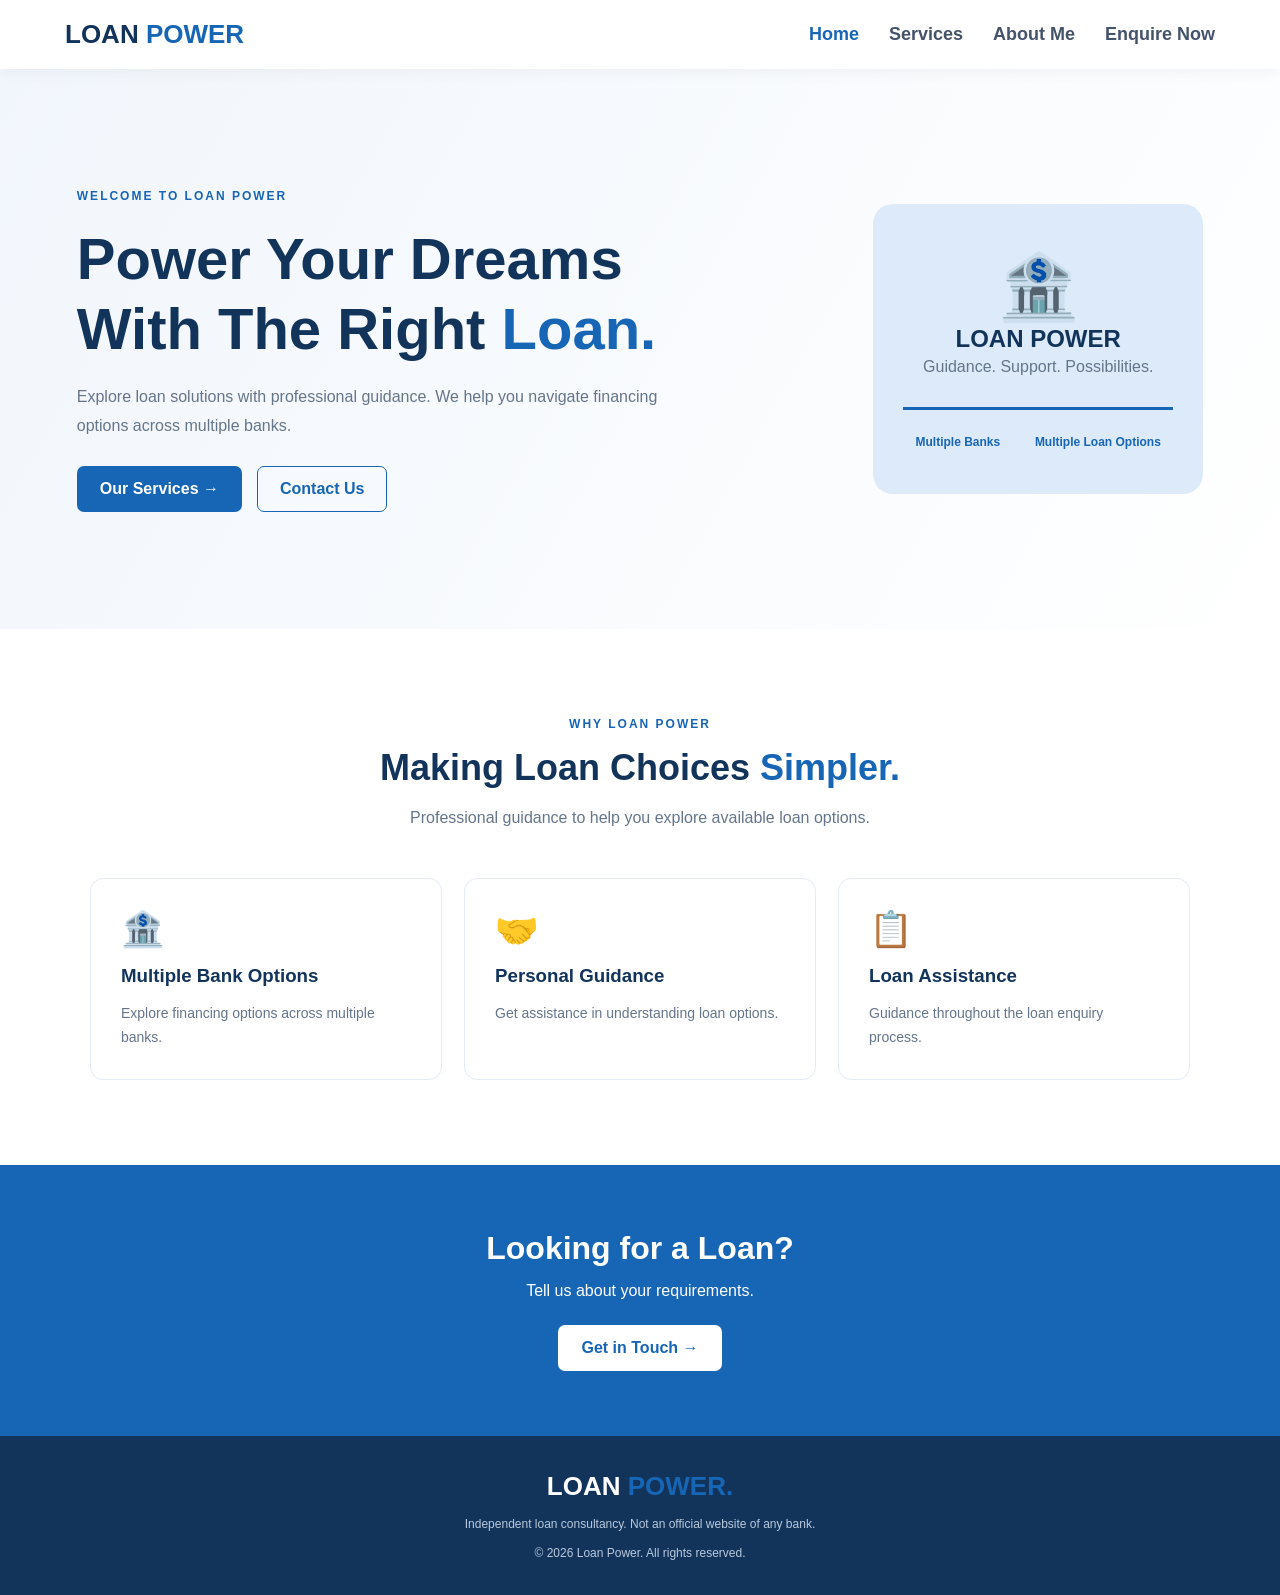
==== index.html @ e9b78a1d "Add files via upload" ====
<!DOCTYPE html>
<html lang="en">
<head>
    <meta charset="UTF-8">
    <meta name="viewport" content="width=device-width, initial-scale=1.0">
    <title>Loan Power | Home</title>
    <link rel="stylesheet" href="style.css">
</head>
<body>

<header>
    <nav class="navbar">
        <a href="index.html" class="logo">LOAN <span>POWER</span></a>

        <button class="menu-btn" onclick="toggleMenu()">☰</button>

        <div class="nav-links" id="navLinks">
            <a href="index.html" class="active">Home</a>
            <a href="services.html">Services</a>
            <a href="about.html">About Me</a>
            <a href="contact.html">Enquire Now</a>
        </div>
    </nav>
</header>

<main>
<section class="hero">
    <div class="hero-content">
        <span class="tag">WELCOME TO LOAN POWER</span>

        <h1>Power Your Dreams With The Right <span>Loan.</span></h1>

        <p>
            Explore loan solutions with professional guidance.
            We help you navigate financing options across multiple banks.
        </p>

        <div class="hero-buttons">
            <a href="services.html" class="primary-btn">Our Services →</a>
            <a href="contact.html" class="secondary-btn">Contact Us</a>
        </div>
    </div>

    <div class="hero-visual">
        <div class="visual-icon">🏦</div>
        <h2>LOAN POWER</h2>
        <p>Guidance. Support. Possibilities.</p>
        <div class="visual-line"></div>
        <div class="visual-stats">
            <span>Multiple Banks</span>
            <span>Multiple Loan Options</span>
        </div>
    </div>
</section>

<section class="section highlights">
    <div class="section-heading">
        <span class="tag">WHY LOAN POWER</span>
        <h2>Making Loan Choices <span>Simpler.</span></h2>
        <p>Professional guidance to help you explore available loan options.</p>
    </div>

    <div class="feature-grid">
        <div class="feature-card">
            <div class="service-icon">🏦</div>
            <h3>Multiple Bank Options</h3>
            <p>Explore financing options across multiple banks.</p>
        </div>

        <div class="feature-card">
            <div class="service-icon">🤝</div>
            <h3>Personal Guidance</h3>
            <p>Get assistance in understanding loan options.</p>
        </div>

        <div class="feature-card">
            <div class="service-icon">📋</div>
            <h3>Loan Assistance</h3>
            <p>Guidance throughout the loan enquiry process.</p>
        </div>
    </div>
</section>

<section class="cta">
    <h2>Looking for a Loan?</h2>
    <p>Tell us about your requirements.</p>
    <a href="contact.html" class="white-btn">Get in Touch →</a>
</section>
</main>

<footer>
    <a href="index.html" class="logo footer-logo">LOAN <span>POWER.</span></a>
    <p>Independent loan consultancy. Not an official website of any bank.</p>
    <p>© 2026 Loan Power. All rights reserved.</p>
</footer>

<script src="script.js"></script>
</body>
</html>
---- style.css ----
* {
    margin: 0;
    padding: 0;
    box-sizing: border-box;
}

:root {
    --blue: #1765B5;
    --dark: #12345B;
    --light: #F1F6FC;
    --text: #65758A;
}

html {
    scroll-behavior: smooth;
}

body {
    font-family: Arial, sans-serif;
    color: var(--dark);
    background: white;
}

/* NAVBAR */

header {
    position: sticky;
    top: 0;
    z-index: 100;
    background: white;
    box-shadow: 0 2px 15px #0000000D;
}

.navbar {
    max-width: 1200px;
    margin: auto;
    padding: 19px 25px;
    display: flex;
    justify-content: space-between;
    align-items: center;
}

.logo {
    text-decoration: none;
    font-size: 26px;
    font-weight: 800;
    color: var(--dark);
}

.logo span, h1 span, h2 span {
    color: var(--blue);
}

.nav-links {
    display: flex;
    gap: 30px;
}

.nav-links a {
    color: #43536A;
    text-decoration: none;
    font-size: 18px;
    font-weight: 600;
}

.nav-links a:hover,
.nav-links a.active {
    color: var(--blue);
}

.nav-button, .primary-btn {
    background: var(--blue);
    color: white;
    text-decoration: none;
    padding: 14px 23px;
    border-radius: 7px;
    font-size: 16px;
    font-weight: 600;
    border: none;
    cursor: pointer;
    display: inline-block;
}

.nav-button:hover, .primary-btn:hover {
    background: var(--dark);
}

.menu-btn {
    display: none;
    border: none;
    background: none;
    font-size: 25px;
    cursor: pointer;
}

/* HOME HERO */

.hero {
    min-height: 560px;
    background: linear-gradient(120deg, #F1F6FC, white);
    padding: 85px max(calc((100% - 1150px) / 2), 6%);
    display: flex;
    align-items: center;
    justify-content: space-between;
    gap: 50px;
}

.hero-content {
    max-width: 600px;
}

.tag {
    color: var(--blue);
    font-size: 12px;
    font-weight: 800;
    letter-spacing: 2px;
}

.hero h1, .page-banner h1 {
    font-size: clamp(38px, 5vw, 58px);
    line-height: 1.2;
    margin: 20px 0;
}

.hero p, .page-banner p {
    color: var(--text);
    line-height: 1.8;
    margin-bottom: 25px;
}

.hero-buttons {
    display: flex;
    gap: 15px;
    flex-wrap: wrap;
}

.secondary-btn {
    padding: 13px 22px;
    border: 1px solid var(--blue);
    border-radius: 7px;
    color: var(--blue);
    text-decoration: none;
    font-weight: 600;
}

.hero-visual {
    background: #DCEAF9;
    border-radius: 20px;
    padding: 45px 30px;
    min-width: 330px;
    text-align: center;
}

.visual-icon {
    font-size: 65px;
}

.visual-line {
    height: 3px;
    background: var(--blue);
    margin: 25px 0;
}

.visual-stats {
    display: flex;
    justify-content: space-around;
    gap: 10px;
    font-size: 12px;
    font-weight: bold;
    color: var(--blue);
}

/* GENERAL SECTIONS */

.section {
    padding: 85px 7%;
}

.section-heading {
    text-align: center;
    max-width: 650px;
    margin: 0 auto 45px;
}

.section-heading h2 {
    font-size: 36px;
    margin: 15px 0;
}

.section-heading p {
    color: var(--text);
    line-height: 1.8;
}

/* FEATURES */

.feature-grid {
    max-width: 1100px;
    margin: auto;
    display: grid;
    grid-template-columns: repeat(3, 1fr);
    gap: 22px;
}

.feature-card {
    padding: 30px;
    border: 1px solid #E4ECF5;
    border-radius: 13px;
}

.feature-card h3 {
    margin: 15px 0;
}

.feature-card p {
    color: var(--text);
    line-height: 1.7;
    font-size: 14px;
}

.service-icon {
    font-size: 35px;
}

/* PAGE BANNER */

.page-banner {
    text-align: center;
    padding: 90px 20px;
    background: var(--light);
}

.page-banner h1 {
    font-size: 42px;
}

.page-banner p {
    margin-bottom: 0;
}

/* SERVICES */

.loan-list {
    max-width: 850px;
    margin: auto;
}

.loan-item {
    display: flex;
    align-items: center;
    gap: 25px;
    padding: 23px;
    border-bottom: 1px solid #E4ECF5;
    transition: 0.2s;
}

.loan-item:hover {
    background: var(--light);
    padding-left: 32px;
}

.loan-item span {
    color: var(--blue);
    font-weight: 800;
}

.loan-item h3 {
    font-size: 18px;
}

.center-button {
    text-align: center;
    margin-top: 40px;
}

/* ABOUT */

.about-content {
    max-width: 900px;
    margin: auto;
}

.about-box {
    padding: 35px;
    border-radius: 15px;
    background: var(--light);
}

.about-box h2 {
    font-size: 32px;
    margin: 20px 0;
}

.about-box p {
    color: var(--text);
    line-height: 1.9;
    margin-bottom: 18px;
}

/* CONTACT */

.contact-section {
    background: white;
}

.contact-form {
    max-width: 550px;
    margin: auto;
    padding: 35px;
    border: 1px solid #E4ECF5;
    border-radius: 15px;
    box-shadow: 0 10px 35px #12345B0D;
    display: flex;
    flex-direction: column;
    gap: 13px;
}

.contact-form h2 {
    margin-bottom: 15px;
}

.contact-form label {
    font-size: 14px;
    font-weight: 600;
}

.contact-form input,
.contact-form select,
.contact-form textarea {
    width: 100%;
    padding: 14px;
    border: 1px solid #DCE5EF;
    border-radius: 7px;
    font-family: inherit;
    font-size: 14px;
    outline-color: var(--blue);
}

.contact-form textarea {
    min-height: 120px;
    resize: vertical;
}

.form-message {
    color: var(--blue);
    font-size: 13px;
    line-height: 1.5;
}

/* CTA */

.cta {
    background: var(--blue);
    color: white;
    text-align: center;
    padding: 65px 20px;
}

.cta h2 {
    font-size: 32px;
    margin-bottom: 15px;
}

.cta p {
    margin-bottom: 25px;
}

.white-btn {
    background: white;
    color: var(--blue);
    padding: 14px 23px;
    text-decoration: none;
    border-radius: 7px;
    font-weight: bold;
    display: inline-block;
}

/* FOOTER */

footer {
    background: var(--dark);
    color: white;
    text-align: center;
    padding: 35px 20px;
}

.footer-logo {
    color: white;
}

footer p {
    font-size: 12px;
    color: #B9C9DD;
    margin-top: 15px;
}

/* MOBILE */

@media (max-width: 768px) {

    .navbar {
        flex-wrap: wrap;
    }

    .nav-links {
        display: none;
        flex-direction: column;
        width: 100%;
        padding: 20px 0;
        gap: 20px;
    }

    .nav-links.active {
        display: flex;
    }

    .nav-button {
        display: none;
    }

    .menu-btn {
        display: block;
    }

    .hero {
        flex-direction: column;
        text-align: center;
        padding: 65px 7%;
    }

    .hero-visual {
        width: 100%;
        min-width: 0;
    }

    .hero-buttons {
        justify-content: center;
    }

    .feature-grid {
        grid-template-columns: 1fr;
    }

    .page-banner h1 {
        font-size: 34px;
    }

    .contact-form {
        padding: 23px;
    }
}
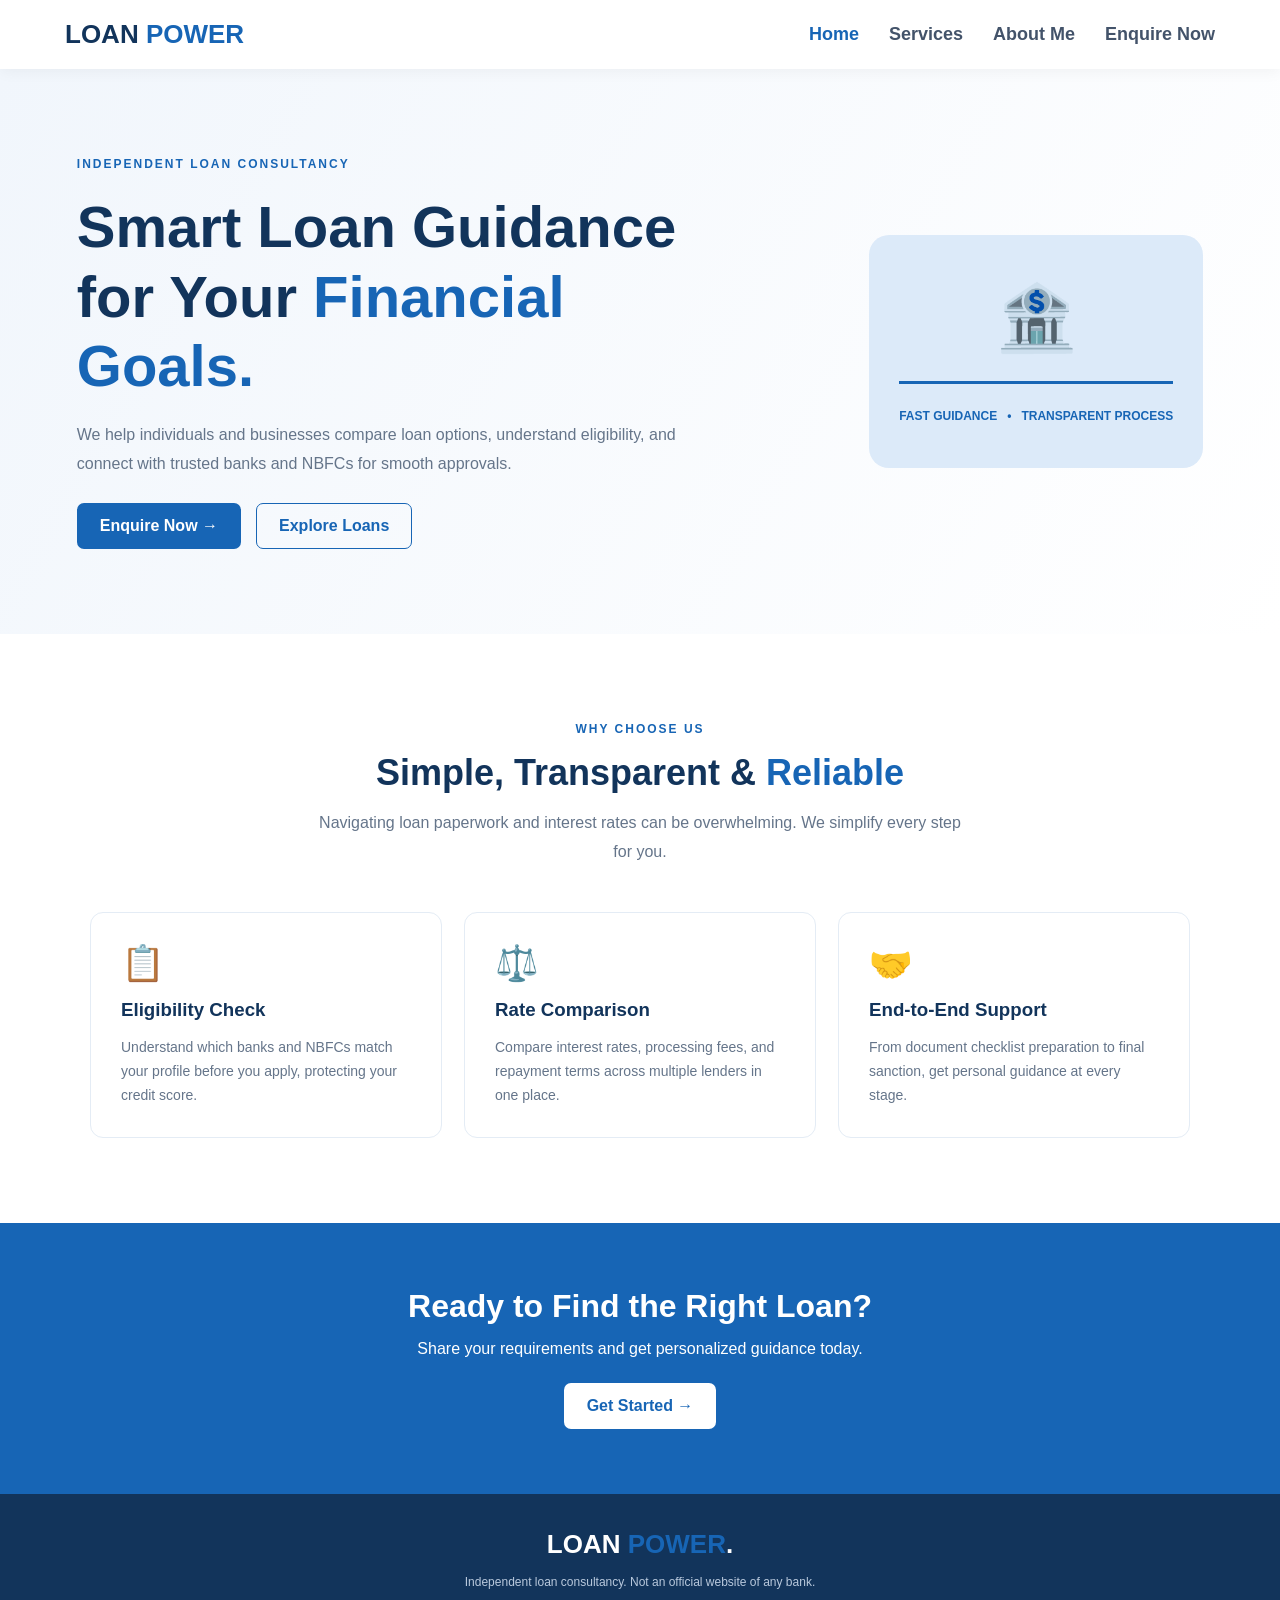
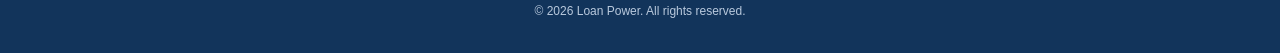
==== commit c7233731: "Add files via upload" ====
--- a/index.html
+++ b/index.html
@@ -1,100 +1,85 @@
-
 <!DOCTYPE html>
 <html lang="en">
 <head>
     <meta charset="UTF-8">
     <meta name="viewport" content="width=device-width, initial-scale=1.0">
-    <title>Loan Power | Home</title>
+    <title>Loan Power | Independent Loan Consultancy</title>
     <link rel="stylesheet" href="style.css">
 </head>
 <body>
 
-<header>
-    <nav class="navbar">
-        <a href="index.html" class="logo">LOAN <span>POWER</span></a>
+    <header>
+        <div class="navbar">
+            <a href="index.html" class="logo">LOAN <span>POWER</span></a>
+            <button class="menu-btn" onclick="toggleMenu()">☰</button>
+            <nav class="nav-links" id="navLinks">
+                <a href="index.html" class="active">Home</a>
+                <a href="services.html">Services</a>
+                <a href="about.html">About Me</a>
+                <a href="contact.html">Enquire Now</a>
+            </nav>
+        </div>
+    </header>
 
-        <button class="menu-btn" onclick="toggleMenu()">☰</button>
+    <section class="hero">
+        <div class="hero-content">
+            <span class="tag">INDEPENDENT LOAN CONSULTANCY</span>
+            <h1>Smart Loan Guidance for Your <span>Financial Goals.</span></h1>
+            <p>We help individuals and businesses compare loan options, understand eligibility, and connect with trusted banks and NBFCs for smooth approvals.</p>
+            <div class="hero-buttons">
+                <a href="contact.html" class="primary-btn">Enquire Now →</a>
+                <a href="services.html" class="secondary-btn">Explore Loans</a>
+            </div>
+        </div>
+        <div class="hero-visual">
+            <div class="visual-icon">🏦</div>
+            <div class="visual-line"></div>
+            <div class="visual-stats">
+                <span>FAST GUIDANCE</span>
+                <span>•</span>
+                <span>TRANSPARENT PROCESS</span>
+            </div>
+        </div>
+    </section>
 
-        <div class="nav-links" id="navLinks">
-            <a href="index.html" class="active">Home</a>
-            <a href="services.html">Services</a>
-            <a href="about.html">About Me</a>
-            <a href="contact.html">Enquire Now</a>
-        </div>
-    </nav>
-</header>
-
-<main>
-<section class="hero">
-    <div class="hero-content">
-        <span class="tag">WELCOME TO LOAN POWER</span>
-
-        <h1>Power Your Dreams With The Right <span>Loan.</span></h1>
-
-        <p>
-            Explore loan solutions with professional guidance.
-            We help you navigate financing options across multiple banks.
-        </p>
-
-        <div class="hero-buttons">
-            <a href="services.html" class="primary-btn">Our Services →</a>
-            <a href="contact.html" class="secondary-btn">Contact Us</a>
-        </div>
-    </div>
-
-    <div class="hero-visual">
-        <div class="visual-icon">🏦</div>
-        <h2>LOAN POWER</h2>
-        <p>Guidance. Support. Possibilities.</p>
-        <div class="visual-line"></div>
-        <div class="visual-stats">
-            <span>Multiple Banks</span>
-            <span>Multiple Loan Options</span>
-        </div>
-    </div>
-</section>
-
-<section class="section highlights">
-    <div class="section-heading">
-        <span class="tag">WHY LOAN POWER</span>
-        <h2>Making Loan Choices <span>Simpler.</span></h2>
-        <p>Professional guidance to help you explore available loan options.</p>
-    </div>
-
-    <div class="feature-grid">
-        <div class="feature-card">
-            <div class="service-icon">🏦</div>
-            <h3>Multiple Bank Options</h3>
-            <p>Explore financing options across multiple banks.</p>
+    <section class="section">
+        <div class="section-heading">
+            <span class="tag">WHY CHOOSE US</span>
+            <h2>Simple, Transparent & <span>Reliable</span></h2>
+            <p>Navigating loan paperwork and interest rates can be overwhelming. We simplify every step for you.</p>
         </div>
 
-        <div class="feature-card">
-            <div class="service-icon">🤝</div>
-            <h3>Personal Guidance</h3>
-            <p>Get assistance in understanding loan options.</p>
+        <div class="feature-grid">
+            <div class="feature-card">
+                <div class="service-icon">📋</div>
+                <h3>Eligibility Check</h3>
+                <p>Understand which banks and NBFCs match your profile before you apply, protecting your credit score.</p>
+            </div>
+            <div class="feature-card">
+                <div class="service-icon">⚖️</div>
+                <h3>Rate Comparison</h3>
+                <p>Compare interest rates, processing fees, and repayment terms across multiple lenders in one place.</p>
+            </div>
+            <div class="feature-card">
+                <div class="service-icon">🤝</div>
+                <h3>End-to-End Support</h3>
+                <p>From document checklist preparation to final sanction, get personal guidance at every stage.</p>
+            </div>
         </div>
+    </section>
 
-        <div class="feature-card">
-            <div class="service-icon">📋</div>
-            <h3>Loan Assistance</h3>
-            <p>Guidance throughout the loan enquiry process.</p>
-        </div>
-    </div>
-</section>
+    <section class="cta">
+        <h2>Ready to Find the Right Loan?</h2>
+        <p>Share your requirements and get personalized guidance today.</p>
+        <a href="contact.html" class="white-btn">Get Started →</a>
+    </section>
 
-<section class="cta">
-    <h2>Looking for a Loan?</h2>
-    <p>Tell us about your requirements.</p>
-    <a href="contact.html" class="white-btn">Get in Touch →</a>
-</section>
-</main>
+    <footer>
+        <a href="index.html" class="logo footer-logo">LOAN <span>POWER</span>.</a>
+        <p>Independent loan consultancy. Not an official website of any bank.</p>
+        <p>© 2026 Loan Power. All rights reserved.</p>
+    </footer>
 
-<footer>
-    <a href="index.html" class="logo footer-logo">LOAN <span>POWER.</span></a>
-    <p>Independent loan consultancy. Not an official website of any bank.</p>
-    <p>© 2026 Loan Power. All rights reserved.</p>
-</footer>
-
-<script src="script.js"></script>
+    <script src="script.js"></script>
 </body>
 </html>
--- a/style.css
+++ b/style.css
@@ -68,7 +68,7 @@
     color: var(--blue);
 }
 
-.nav-button, .primary-btn {
+.primary-btn {
     background: var(--blue);
     color: white;
     text-decoration: none;
@@ -81,7 +81,7 @@
     display: inline-block;
 }
 
-.nav-button:hover, .primary-btn:hover {
+.primary-btn:hover {
     background: var(--dark);
 }
 
@@ -266,6 +266,13 @@
 
 .loan-item h3 {
     font-size: 18px;
+}
+
+.loan-item p {
+    color: var(--text);
+    font-size: 14px;
+    margin-top: 5px;
+    line-height: 1.6;
 }
 
 .center-button {
@@ -414,10 +421,6 @@
         display: flex;
     }
 
-    .nav-button {
-        display: none;
-    }
-
     .menu-btn {
         display: block;
     }
